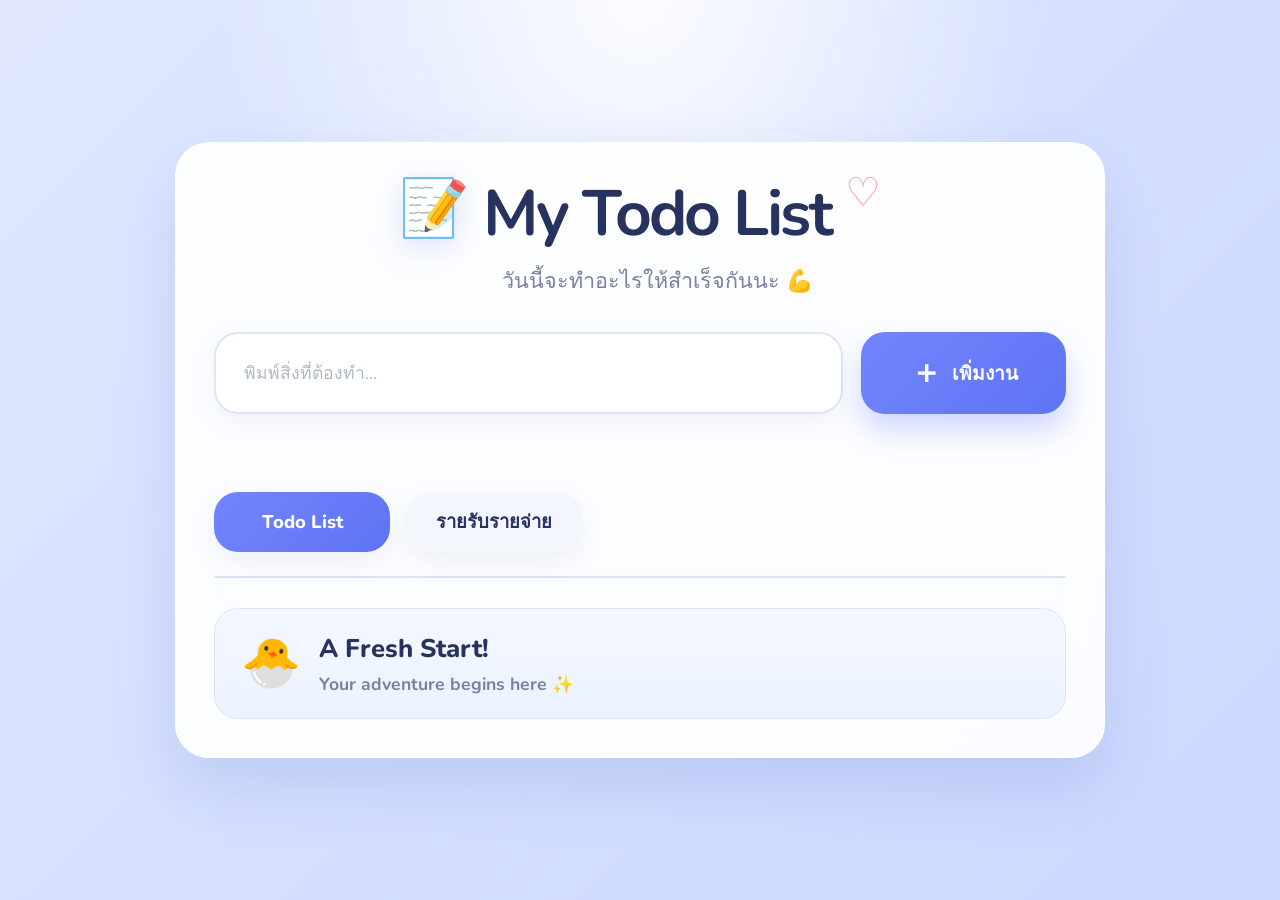
==== index.html @ 0ac0da5b "Set up combined Todo and expense site" ====
<!doctype html>
<html lang="th">
  <head>
    <meta charset="UTF-8" />
    <meta name="viewport" content="width=device-width, initial-scale=1.0" />
    <title>My Todo List</title>
    <link rel="preconnect" href="https://fonts.googleapis.com" />
    <link rel="preconnect" href="https://fonts.gstatic.com" crossorigin />
    <link href="https://fonts.googleapis.com/css2?family=Nunito:wght@400;600;700;800&display=swap" rel="stylesheet" />
    <link rel="stylesheet" href="style.css" />
  </head>
  <body>
    <main class="page">
      <section class="todo-card">
        <header class="hero">
          <div class="title-wrap">
            <span class="title-icon" aria-hidden="true">📝</span>
            <div>
              <h1>My Todo List</h1>
              <p class="subtitle">วันนี้จะทำอะไรให้สำเร็จกันนะ <span aria-hidden="true">💪</span></p>
            </div>
            <span class="heart-icon" aria-hidden="true">♡</span>
          </div>
        </header>

        <section class="input-section" aria-label="เพิ่มงานใหม่">
          <input id="todo-input" class="todo-input" type="text" placeholder="พิมพ์สิ่งที่ต้องทำ..." />
          <button id="add-button" class="add-button" type="button">
            <span class="plus" aria-hidden="true">＋</span>
            เพิ่มงาน
          </button>
          <p id="message"></p>
        </section>

        <nav class="filter-list" aria-label="เมนูหน้าเว็บ">
          <a href="index.html" class="filter-button is-active">Todo List</a>
          <a href="expense/รายรับ-รายจ่าย/index.html" class="filter-button">รายรับรายจ่าย</a>
        </nav>

        <section id="todo-list" class="todo-panel" aria-label="รายการงาน"></section>

        <footer class="status-card">
          <div class="status-emoji" id="summary-emoji" aria-hidden="true">🪴</div>
          <div class="status-copy">
            <p class="status-title" id="summary-title">เหลือ 0 งานที่ยังไม่เสร็จ</p>
            <p class="status-text" id="summary-message">สู้ ๆ นะ! คุณทำได้แน่นอน <span aria-hidden="true">✨</span></p>
          </div>
        </footer>
      </section>
    </main>

    <div id="alert-box">
      <div id="alert-card">
        <p id="alert-text">📝 What would you like to do today?</p>
        <button id="alert-close" type="button">OK</button>
      </div>
    </div>

    <script src="app.js"></script>
  </body>
</html>
---- style.css ----
:root {
  --bg-start: #dfe8ff;
  --bg-end: #cbd8ff;
  --card-bg: rgba(255, 255, 255, 0.92);
  --card-border: rgba(255, 255, 255, 0.75);
  --text-main: #28325f;
  --text-soft: #7782a4;
  --primary: #6277f6;
  --primary-dark: #4f63e4;
  --primary-soft: #edf1ff;
  --line: #dbe3f3;
  --danger: #ff6b6b;
  --shadow: 0 30px 60px rgba(110, 133, 204, 0.22);
}

* {
  box-sizing: border-box;
}

body {
  margin: 0;
  min-height: 100vh;
  font-family: "Nunito", sans-serif;
  color: var(--text-main);
  background: radial-gradient(circle at top, rgba(255, 255, 255, 0.9), transparent 38%), linear-gradient(135deg, var(--bg-start), var(--bg-end));
}

button,
input {
  font: inherit;
}

.page {
  min-height: 100vh;
  display: grid;
  place-items: center;
  padding: 40px 20px;
}

.todo-card {
  width: min(930px, 100%);
  padding: 38px;
  border-radius: 34px;
  background: var(--card-bg);
  border: 1px solid var(--card-border);
  box-shadow: var(--shadow);
  backdrop-filter: blur(20px);
}

.hero {
  text-align: center;
}

.title-wrap {
  display: inline-flex;
  align-items: flex-start;
  gap: 14px;
  position: relative;
}

.title-icon {
  font-size: 3.5rem;
  line-height: 1;
  filter: drop-shadow(0 8px 16px rgba(98, 119, 246, 0.22));
}

.heart-icon {
  font-size: 2.5rem;
  color: #ff9fb0;
  line-height: 1;
  transform: translateY(-8px);
}

h1 {
  margin: 0;
  font-size: clamp(2.5rem, 5vw, 4rem);
  line-height: 1.05;
  letter-spacing: -0.04em;
}

.subtitle {
  margin: 14px 0 0;
  font-size: 1.35rem;
  color: var(--text-soft);
}

.input-section {
  display: grid;
  grid-template-columns: minmax(0, 1fr) 205px;
  gap: 18px;
  margin-top: 34px;
}

.todo-input {
  width: 100%;
  height: 82px;
  padding: 0 28px;
  border: 2px solid rgba(219, 227, 243, 0.9);
  border-radius: 24px;
  background: rgba(255, 255, 255, 0.82);
  box-shadow:
    inset 0 1px 2px rgba(255, 255, 255, 0.6),
    0 8px 24px rgba(158, 173, 214, 0.12);
  font-size: 1.1rem;
  outline: none;
}

.todo-input::placeholder {
  color: #b0b8cc;
}

.todo-input:focus {
  border-color: rgba(98, 119, 246, 0.55);
  box-shadow: 0 0 0 5px rgba(98, 119, 246, 0.12);
}

.add-button,
.filter-button {
  border: 0;
  border-radius: 24px;
  font-weight: 800;
  cursor: pointer;
  transition:
    transform 0.2s ease,
    box-shadow 0.2s ease,
    background 0.2s ease;
}

.add-button {
  display: inline-flex;
  align-items: center;
  justify-content: center;
  gap: 10px;
  min-height: 82px;
  color: #fff;
  background: linear-gradient(135deg, #7285ff, #5f74f3);
  box-shadow: 0 16px 28px rgba(98, 119, 246, 0.28);
  font-size: 1.2rem;
}

.add-button:hover,
.filter-button:hover {
  transform: translateY(-2px);
}

.plus {
  font-size: 2rem;
  line-height: 1;
}

.filter-list {
  display: flex;
  flex-wrap: wrap;
  gap: 16px;
  margin-top: 28px;
}

.filter-button {
  display: inline-flex;
  align-items: center;
  justify-content: center;
  min-width: 176px;
  min-height: 60px;
  padding: 0 24px;
  background: #f3f6fd;
  color: var(--text-main);
  box-shadow: 0 10px 24px rgba(173, 183, 216, 0.16);
  font-size: 1.15rem;
  text-decoration: none;
}

.filter-button.is-active {
  color: #fff;
  background: linear-gradient(135deg, #7285ff, #5f74f3);
}

.todo-panel {
  margin-top: 24px;
  overflow: hidden;
  border: 1px solid var(--line);
  border-radius: 24px;
  background: rgba(255, 255, 255, 0.74);
  box-shadow: 0 14px 32px rgba(174, 186, 224, 0.14);
}

.todo-item {
  display: flex;
  align-items: center;
  justify-content: space-between;
  gap: 16px;
  min-height: 90px;
  padding: 0 26px;
  border-bottom: 1px solid var(--line);
}

.todo-item:last-child {
  border-bottom: 0;
}

.todo-main {
  display: flex;
  align-items: center;
  gap: 18px;
  flex: 1;
  cursor: pointer;
}

.todo-main input {
  position: absolute;
  opacity: 0;
  pointer-events: none;
}

.checkbox-ui {
  width: 34px;
  height: 34px;
  border-radius: 10px;
  border: 2px solid #aab5c9;
  background: #fff;
  display: inline-grid;
  place-items: center;
  flex-shrink: 0;
  box-shadow: inset 0 1px 3px rgba(0, 0, 0, 0.04);
}

.checkbox-ui::after {
  content: "✓";
  color: #fff;
  font-size: 1.2rem;
  font-weight: 800;
  opacity: 0;
  transform: scale(0.7);
  transition:
    opacity 0.2s ease,
    transform 0.2s ease;
}

.todo-main input:checked + .checkbox-ui {
  border-color: var(--primary);
  background: linear-gradient(180deg, #6d80ff, #5065e6);
}

.todo-main input:checked + .checkbox-ui::after {
  opacity: 1;
  transform: scale(1);
}

.todo-text {
  font-size: 1.1rem;
  font-weight: 700;
}

.is-completed .todo-text {
  color: #9aa6bf;
  text-decoration: line-through;
}

.delete-button {
  border: 0;
  background: transparent;
  color: var(--danger);
  font-size: 1.75rem;
  cursor: pointer;
  transition:
    transform 0.2s ease,
    opacity 0.2s ease;
}

.delete-button:hover {
  transform: scale(1.08);
  opacity: 0.82;
}

.status-card {
  display: flex;
  align-items: center;
  gap: 18px;
  margin-top: 30px;
  padding: 22px 26px;
  border: 1px solid #d9e4ff;
  border-radius: 24px;
  background: linear-gradient(180deg, rgba(243, 247, 255, 0.98), rgba(235, 242, 255, 0.95));
}

.status-emoji {
  font-size: 3rem;
  line-height: 1;
}

.status-title {
  margin: 0;
  font-size: 1.6rem;
  font-weight: 800;
}

.status-title strong {
  color: var(--primary);
}

.status-text {
  margin: 6px 0 0;
  color: var(--text-soft);
  font-size: 1.1rem;
  font-weight: 700;
}

@media (max-width: 820px) {
  .todo-card {
    padding: 28px 20px;
    border-radius: 26px;
  }

  .title-wrap {
    flex-wrap: wrap;
    justify-content: center;
  }

  .heart-icon {
    display: none;
  }

  .input-section {
    grid-template-columns: 1fr;
  }

  .add-button,
  .todo-input {
    min-height: 72px;
  }

  .filter-button {
    min-width: 0;
    flex: 1 1 180px;
  }
}

@media (max-width: 560px) {
  .page {
    padding: 18px 12px;
  }

  h1 {
    font-size: 2.2rem;
  }

  .subtitle {
    font-size: 1.05rem;
  }

  .todo-item {
    min-height: 82px;
    padding: 0 16px;
  }

  .todo-text {
    font-size: 1rem;
  }

  .status-card {
    align-items: flex-start;
  }

  .status-title {
    font-size: 1.25rem;
  }
}

/* alert */
#alert-box {
  display: none;
  position: fixed;
  inset: 0;
  justify-content: center;
  align-items: center;
  padding: 24px;
  background: rgba(40, 50, 95, 0.34);
  backdrop-filter: blur(8px);
  z-index: 1000;
}

#alert-card {
  width: min(440px, 100%);
  padding: 30px 28px 24px;
  border: 1px solid rgba(255, 255, 255, 0.88);
  border-radius: 30px;
  background: linear-gradient(180deg, rgba(255, 255, 255, 0.98), rgba(242, 246, 255, 0.96));
  box-shadow: 0 28px 60px rgba(76, 94, 158, 0.24);
  text-align: center;
}

#alert-text {
  margin: 0 0 20px;
  color: var(--text-main);
  font-size: 1.2rem;
  font-weight: 800;
  line-height: 1.5;
}

#alert-close {
  min-width: 124px;
  min-height: 54px;
  padding: 0 24px;
  border: 0;
  border-radius: 18px;
  background: linear-gradient(135deg, #7285ff, #5f74f3);
  box-shadow: 0 14px 28px rgba(98, 119, 246, 0.28);
  color: #ffffff;
  font-weight: 800;
  cursor: pointer;
  transition:
    transform 0.2s ease,
    opacity 0.2s ease,
    box-shadow 0.2s ease;
}

#alert-close:hover {
  transform: translateY(-2px);
  opacity: 0.96;
  box-shadow: 0 18px 32px rgba(98, 119, 246, 0.32);
}
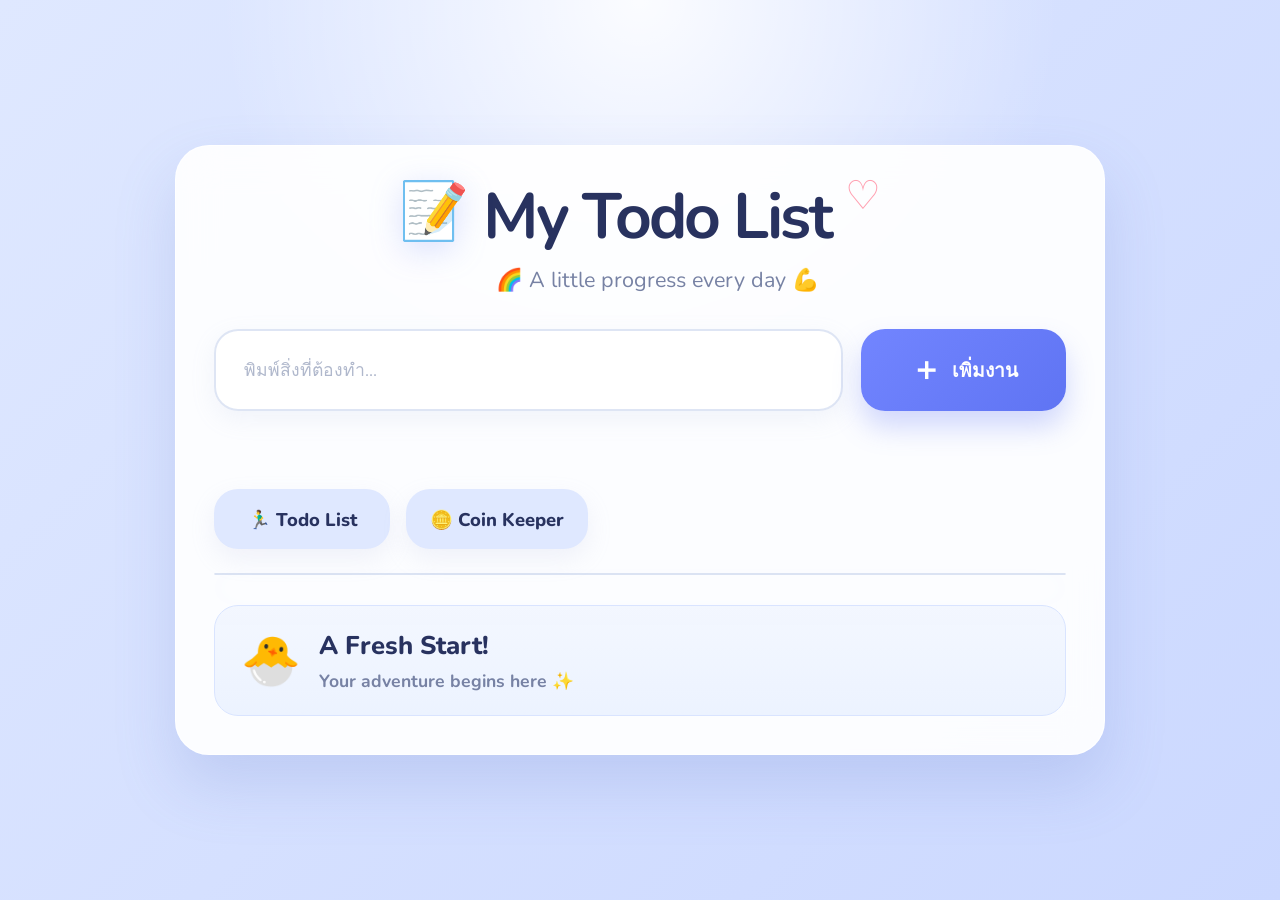
==== commit 5a4e27b3: "Update navigation and translate Coin Keeper page" ====
--- a/index.html
+++ b/index.html
@@ -17,7 +17,7 @@
             <span class="title-icon" aria-hidden="true">📝</span>
             <div>
               <h1>My Todo List</h1>
-              <p class="subtitle">วันนี้จะทำอะไรให้สำเร็จกันนะ <span aria-hidden="true">💪</span></p>
+              <p class="subtitle">🌈 A little progress every day <span aria-hidden="true">💪</span></p>
             </div>
             <span class="heart-icon" aria-hidden="true">♡</span>
           </div>
@@ -33,8 +33,8 @@
         </section>
 
         <nav class="filter-list" aria-label="เมนูหน้าเว็บ">
-          <a href="index.html" class="filter-button is-active">Todo List</a>
-          <a href="expense/รายรับ-รายจ่าย/index.html" class="filter-button">รายรับรายจ่าย</a>
+          <a href="index.html" class="filter-button is-active">🏃‍♂️ Todo List</a>
+          <a href="expense/รายรับ-รายจ่าย/index.html" class="filter-button">🪙 Coin Keeper</a>
         </nav>
 
         <section id="todo-list" class="todo-panel" aria-label="รายการงาน"></section>
--- a/style.css
+++ b/style.css
@@ -162,17 +162,22 @@
   min-width: 176px;
   min-height: 60px;
   padding: 0 24px;
-  background: #f3f6fd;
+  background: var(--bg-start);
   color: var(--text-main);
   box-shadow: 0 10px 24px rgba(173, 183, 216, 0.16);
   font-size: 1.15rem;
   text-decoration: none;
 }
 
-.filter-button.is-active {
+.filter-button:hover {
   color: #fff;
   background: linear-gradient(135deg, #7285ff, #5f74f3);
 }
+
+/* .filter-button.is-active {
+  color: #40508a;
+  background: #e8eeff;
+} */
 
 .todo-panel {
   margin-top: 24px;
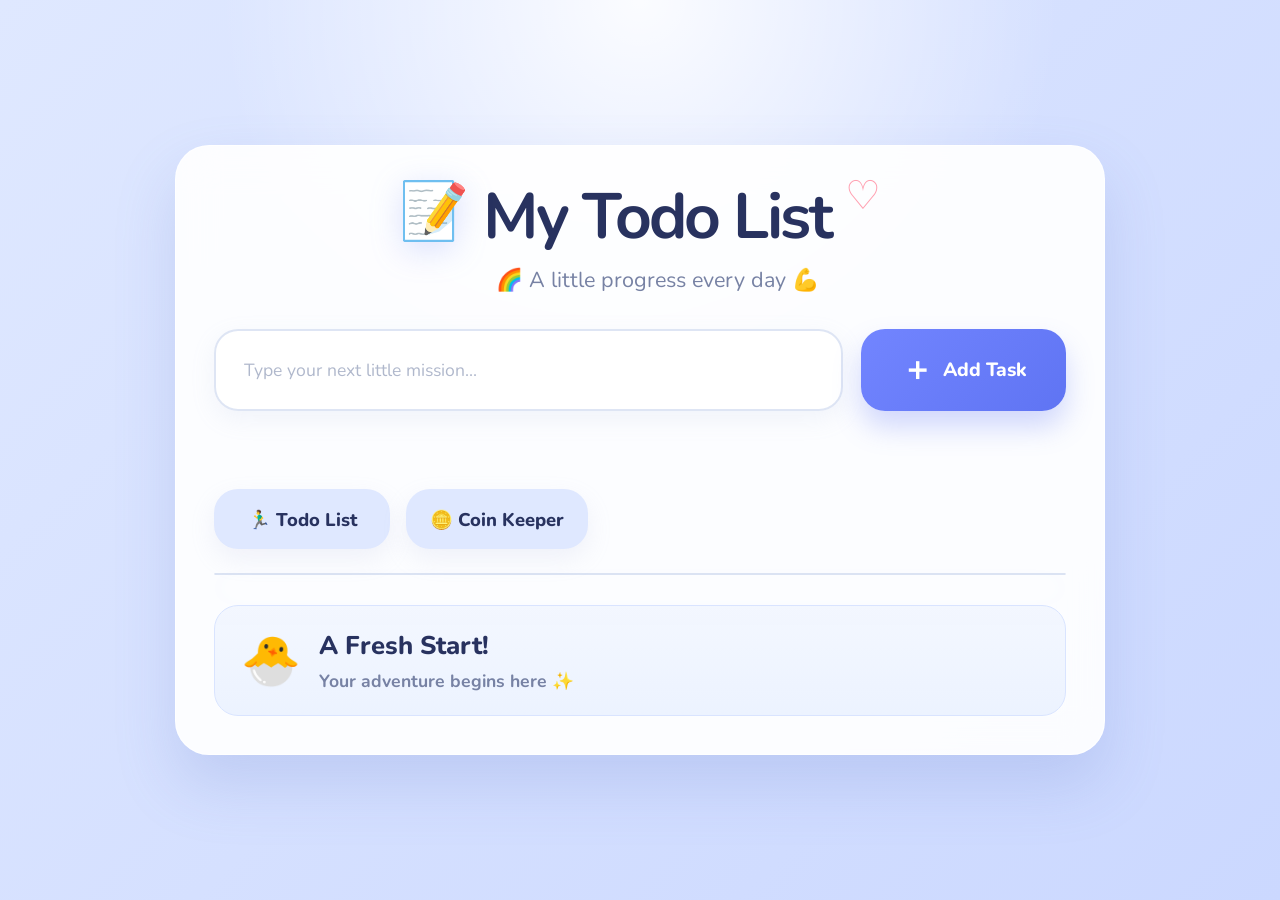
==== commit 9672aa8f: "Translate Todo List page to English" ====
--- a/index.html
+++ b/index.html
@@ -1,5 +1,5 @@
 <!doctype html>
-<html lang="th">
+<html lang="en">
   <head>
     <meta charset="UTF-8" />
     <meta name="viewport" content="width=device-width, initial-scale=1.0" />
@@ -23,27 +23,27 @@
           </div>
         </header>
 
-        <section class="input-section" aria-label="เพิ่มงานใหม่">
-          <input id="todo-input" class="todo-input" type="text" placeholder="พิมพ์สิ่งที่ต้องทำ..." />
+        <section class="input-section" aria-label="Add a task">
+          <input id="todo-input" class="todo-input" type="text" placeholder="Type your next little mission..." />
           <button id="add-button" class="add-button" type="button">
             <span class="plus" aria-hidden="true">＋</span>
-            เพิ่มงาน
+            Add Task
           </button>
           <p id="message"></p>
         </section>
 
-        <nav class="filter-list" aria-label="เมนูหน้าเว็บ">
+        <nav class="filter-list" aria-label="Site navigation">
           <a href="index.html" class="filter-button is-active">🏃‍♂️ Todo List</a>
           <a href="expense/รายรับ-รายจ่าย/index.html" class="filter-button">🪙 Coin Keeper</a>
         </nav>
 
-        <section id="todo-list" class="todo-panel" aria-label="รายการงาน"></section>
+        <section id="todo-list" class="todo-panel" aria-label="Tasks"></section>
 
         <footer class="status-card">
           <div class="status-emoji" id="summary-emoji" aria-hidden="true">🪴</div>
           <div class="status-copy">
-            <p class="status-title" id="summary-title">เหลือ 0 งานที่ยังไม่เสร็จ</p>
-            <p class="status-text" id="summary-message">สู้ ๆ นะ! คุณทำได้แน่นอน <span aria-hidden="true">✨</span></p>
+            <p class="status-title" id="summary-title">0 Task remaining</p>
+            <p class="status-text" id="summary-message">Keep going! You've got this! ✨ <span aria-hidden="true">✨</span></p>
           </div>
         </footer>
       </section>
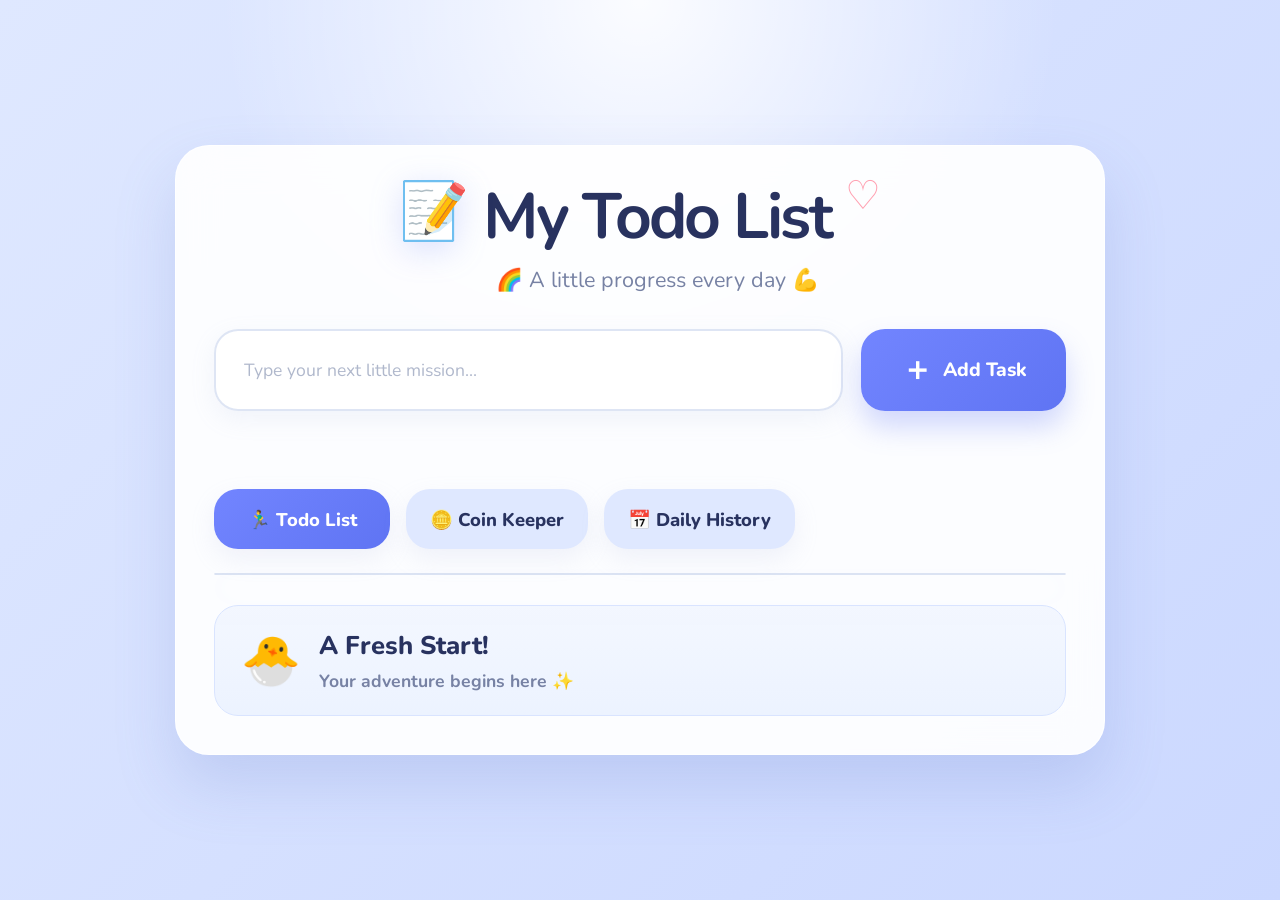
==== commit 24af9265: "Add daily history feature to Todo List" ====
--- a/index.html
+++ b/index.html
@@ -35,6 +35,9 @@
         <nav class="filter-list" aria-label="Site navigation">
           <a href="index.html" class="filter-button is-active">🏃‍♂️ Todo List</a>
           <a href="expense/รายรับ-รายจ่าย/index.html" class="filter-button">🪙 Coin Keeper</a>
+          <button id="history-toggle" class="filter-button history-toggle" type="button" aria-expanded="false" aria-controls="history-section">
+            📅 Daily History
+          </button>
         </nav>
 
         <section id="todo-list" class="todo-panel" aria-label="Tasks"></section>
@@ -46,6 +49,17 @@
             <p class="status-text" id="summary-message">Keep going! You've got this! ✨ <span aria-hidden="true">✨</span></p>
           </div>
         </footer>
+
+        <section id="history-section" class="history-section" aria-label="Daily history" hidden>
+          <div class="history-header">
+            <div>
+              <p class="history-eyebrow">Your Progress Journal</p>
+              <h2>📅 Daily History</h2>
+              <p class="history-copy">Each day gets its own tiny victory card so you can look back anytime.</p>
+            </div>
+          </div>
+          <div id="history-list" class="history-grid"></div>
+        </section>
       </section>
     </main>
 
--- a/style.css
+++ b/style.css
@@ -169,7 +169,17 @@
   text-decoration: none;
 }
 
+.history-toggle {
+  font-family: inherit;
+}
+
 .filter-button:hover {
+  color: #fff;
+  background: linear-gradient(135deg, #7285ff, #5f74f3);
+}
+
+.filter-button.is-active,
+.filter-button.is-history-active {
   color: #fff;
   background: linear-gradient(135deg, #7285ff, #5f74f3);
 }
@@ -309,6 +319,94 @@
   font-weight: 700;
 }
 
+.history-section {
+  margin-top: 28px;
+  padding: 26px;
+  border: 1px solid #d9e4ff;
+  border-radius: 28px;
+  background: linear-gradient(180deg, rgba(247, 250, 255, 0.98), rgba(237, 243, 255, 0.95));
+  box-shadow: 0 18px 36px rgba(145, 161, 214, 0.16);
+}
+
+.history-header h2 {
+  margin: 6px 0 0;
+  font-size: 1.8rem;
+}
+
+.history-eyebrow {
+  margin: 0;
+  color: #6c7cb4;
+  font-size: 0.95rem;
+  font-weight: 800;
+  letter-spacing: 0.04em;
+  text-transform: uppercase;
+}
+
+.history-copy {
+  margin: 8px 0 0;
+  color: var(--text-soft);
+  font-size: 1rem;
+  font-weight: 700;
+}
+
+.history-grid {
+  display: grid;
+  grid-template-columns: repeat(auto-fit, minmax(220px, 1fr));
+  gap: 18px;
+  margin-top: 22px;
+}
+
+.history-empty,
+.history-item {
+  border-radius: 24px;
+  border: 1px solid rgba(217, 228, 255, 0.96);
+  background: rgba(255, 255, 255, 0.88);
+  box-shadow: 0 14px 28px rgba(165, 178, 220, 0.16);
+}
+
+.history-empty {
+  padding: 26px 22px;
+  color: var(--text-soft);
+  font-size: 1rem;
+  font-weight: 700;
+  text-align: center;
+}
+
+.history-item {
+  padding: 22px;
+}
+
+.history-date {
+  margin: 0;
+  font-size: 1.2rem;
+  font-weight: 800;
+}
+
+.history-stats {
+  margin-top: 14px;
+  display: grid;
+  gap: 10px;
+}
+
+.history-stat {
+  display: flex;
+  justify-content: space-between;
+  gap: 12px;
+  padding: 10px 14px;
+  border-radius: 18px;
+  background: #f3f6ff;
+  color: var(--text-main);
+  font-weight: 700;
+}
+
+.history-message {
+  margin: 16px 0 0;
+  color: #6c79a7;
+  font-size: 0.98rem;
+  font-weight: 700;
+  line-height: 1.55;
+}
+
 @media (max-width: 820px) {
   .todo-card {
     padding: 28px 20px;
@@ -336,6 +434,10 @@
   .filter-button {
     min-width: 0;
     flex: 1 1 180px;
+  }
+
+  .history-section {
+    padding: 22px 18px;
   }
 }
 
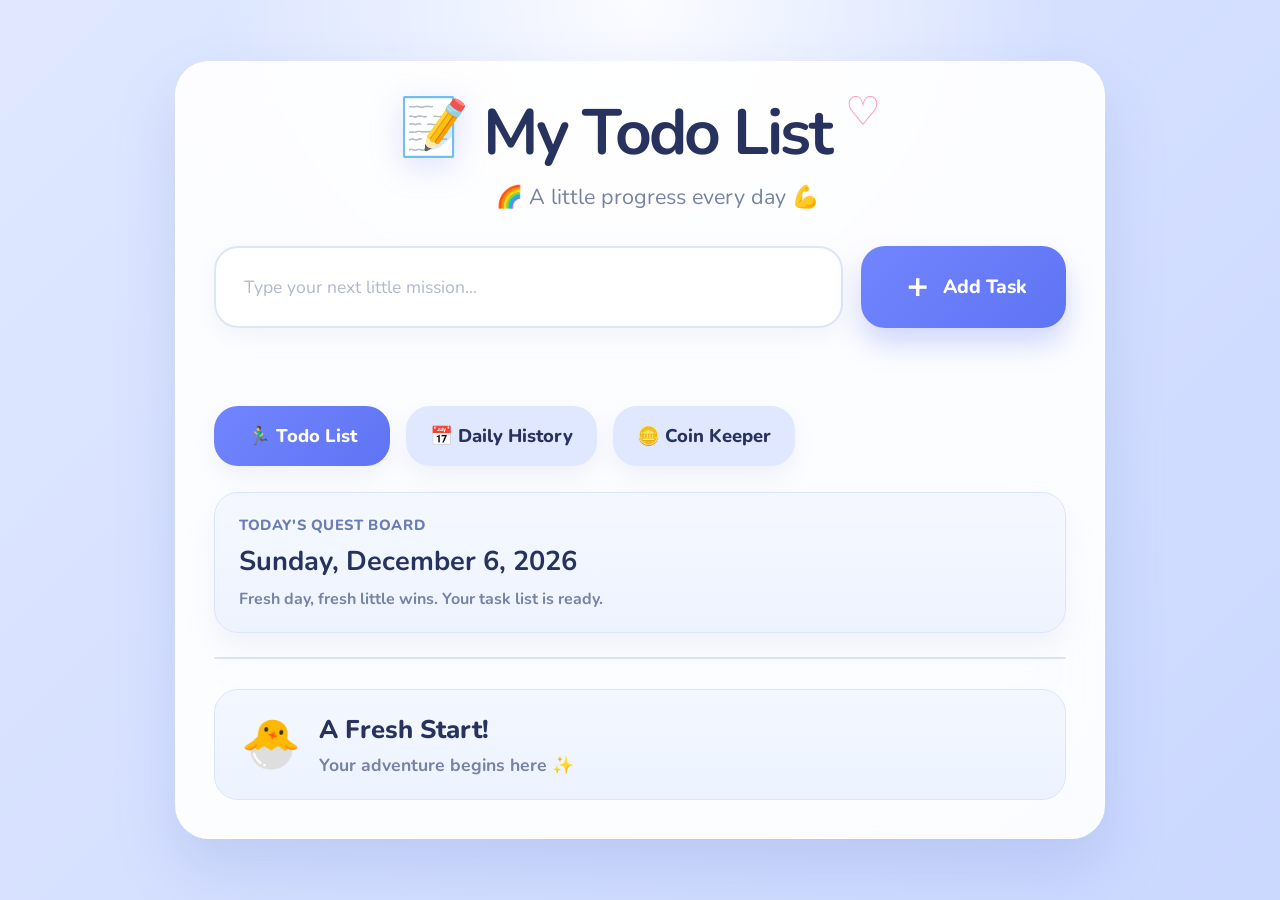
==== commit f31f77eb: "Add accordion daily history" ====
--- a/index.html
+++ b/index.html
@@ -34,11 +34,17 @@
 
         <nav class="filter-list" aria-label="Site navigation">
           <a href="index.html" class="filter-button is-active">🏃‍♂️ Todo List</a>
-          <a href="expense/รายรับ-รายจ่าย/index.html" class="filter-button">🪙 Coin Keeper</a>
           <button id="history-toggle" class="filter-button history-toggle" type="button" aria-expanded="false" aria-controls="history-section">
             📅 Daily History
           </button>
+          <a href="expense/รายรับ-รายจ่าย/index.html" class="filter-button">🪙 Coin Keeper</a>
         </nav>
+
+        <section class="today-banner" aria-label="Today's task list">
+          <p class="today-eyebrow">Today's Quest Board</p>
+          <h2 id="current-date-title">Today</h2>
+          <p id="current-date-copy" class="today-copy">Fresh day, fresh little wins.</p>
+        </section>
 
         <section id="todo-list" class="todo-panel" aria-label="Tasks"></section>
 
--- a/style.css
+++ b/style.css
@@ -198,6 +198,36 @@
   box-shadow: 0 14px 32px rgba(174, 186, 224, 0.14);
 }
 
+.today-banner {
+  margin-top: 26px;
+  padding: 22px 24px;
+  border: 1px solid #d9e4ff;
+  border-radius: 24px;
+  background: linear-gradient(180deg, rgba(245, 248, 255, 0.98), rgba(236, 242, 255, 0.95));
+  box-shadow: 0 14px 28px rgba(165, 178, 220, 0.14);
+}
+
+.today-eyebrow {
+  margin: 0;
+  color: #6c7cb4;
+  font-size: 0.92rem;
+  font-weight: 800;
+  letter-spacing: 0.04em;
+  text-transform: uppercase;
+}
+
+.today-banner h2 {
+  margin: 8px 0 0;
+  font-size: 1.7rem;
+}
+
+.today-copy {
+  margin: 8px 0 0;
+  color: var(--text-soft);
+  font-size: 1rem;
+  font-weight: 700;
+}
+
 .todo-item {
   display: flex;
   align-items: center;
@@ -373,9 +403,54 @@
 }
 
 .history-item {
-  padding: 22px;
-}
-
+  overflow: hidden;
+  padding: 0;
+  /* padding: 22px; */
+}
+
+.history-accordion-row {
+  display: flex;
+  align-items: center;
+  justify-content: space-between;
+  gap: 16px;
+  padding: 20px 22px;
+  background: linear-gradient(180deg, rgba(244, 247, 255, 0.96), rgba(236, 242, 255, 0.92));
+}
+
+.history-accordion-button {
+  width: 42px;
+  height: 42px;
+  display: inline-flex;
+  align-items: center;
+  justify-content: center;
+  flex-shrink: 0;
+  padding: 0;
+  border: 0;
+  border-radius: 15px;
+  background: linear-gradient(180deg, rgba(244, 247, 255, 0.96), rgba(236, 242, 255, 0.92));
+}
+
+.history-accordion-button:active {
+  opacity: 0.92;
+}
+.history-accordion-button:active {
+  transform: scale(0.94);
+}
+.history-accordion-text {
+  flex: 1;
+  font-size: 1.05rem;
+  font-weight: 800;
+}
+
+.history-accordion-icon {
+  line-height: 1;
+  font-size: 1rem;
+}
+.history-accordion-panel {
+  padding: 18px 22px 22px;
+  border-top: 1px solid rgba(217, 228, 255, 0.9);
+  background: rgba(255, 255, 255, 0.72);
+}
 .history-date {
   margin: 0;
   font-size: 1.2rem;
@@ -405,6 +480,48 @@
   font-size: 0.98rem;
   font-weight: 700;
   line-height: 1.55;
+}
+
+.history-task-heading {
+  margin: 18px 0 10px;
+  color: #566797;
+  font-size: 0.95rem;
+  font-weight: 800;
+}
+
+.history-task-list {
+  display: grid;
+  gap: 10px;
+  margin: 0;
+  padding: 0;
+  list-style: none;
+}
+
+.history-task-item {
+  display: flex;
+  align-items: center;
+  gap: 10px;
+  padding: 10px 12px;
+  border-radius: 16px;
+  background: #f6f8ff;
+  color: var(--text-main);
+  font-size: 0.96rem;
+  font-weight: 700;
+}
+
+.history-task-item.is-completed {
+  color: #7e8aac;
+  text-decoration: line-through;
+}
+
+.history-task-badge {
+  flex-shrink: 0;
+  width: 28px;
+  height: 28px;
+  border-radius: 10px;
+  display: inline-grid;
+  place-items: center;
+  background: #e6ecff;
 }
 
 @media (max-width: 820px) {
